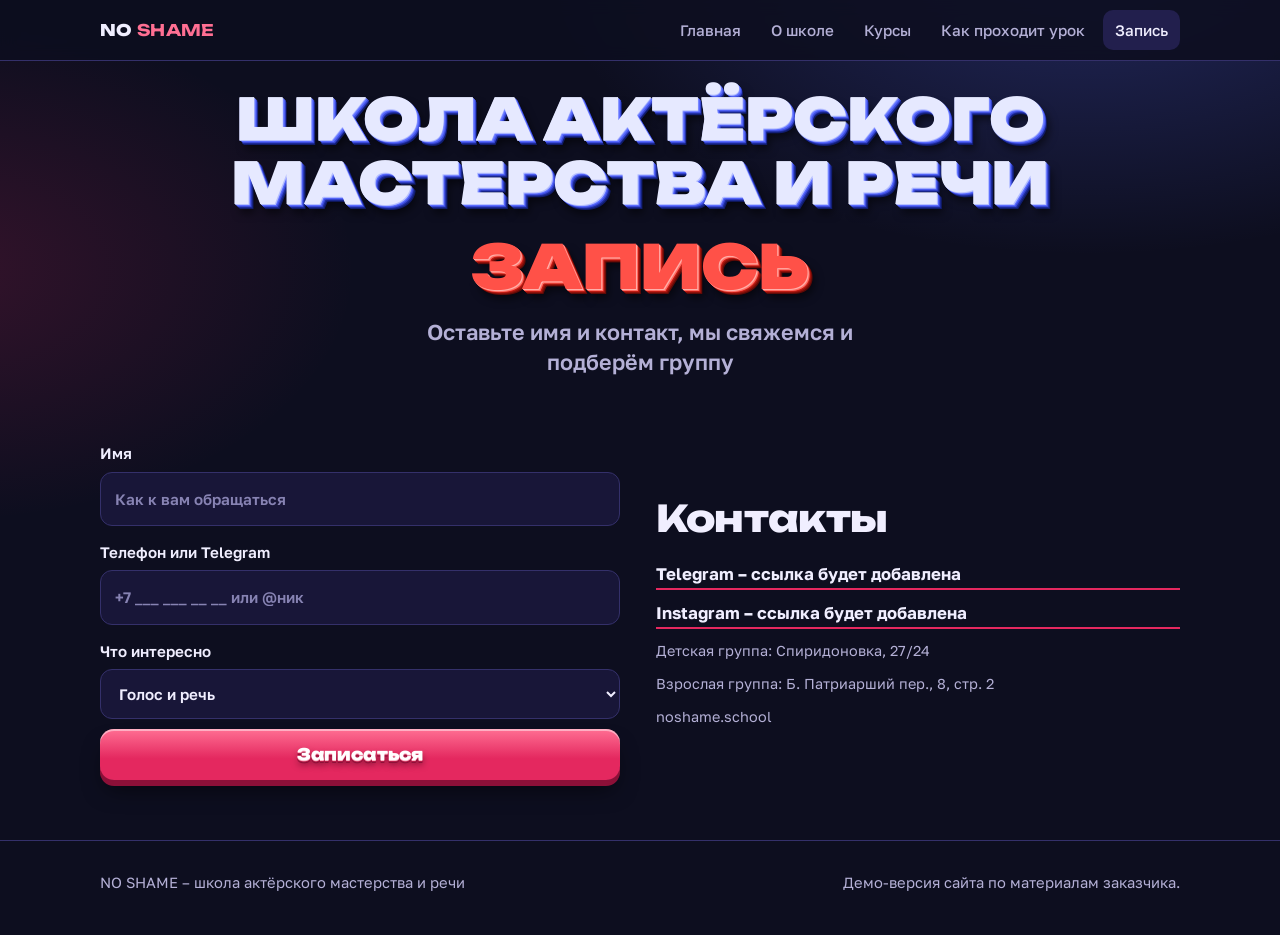
==== kontakty.html @ 3b2dfa5d "Демо-сайт NO SHAME: школа голоса, речи и актёрского мастерства Co-Authored-By: Claude Sonnet 5.5 <no" ====
<!doctype html>
<html lang="ru">
<head>
<meta charset="utf-8">
<meta name="viewport" content="width=device-width, initial-scale=1">
<meta name="robots" content="noindex, nofollow">
<title>Запись на занятие – NO SHAME</title>
<meta name="description" content="Запишитесь на занятие в школе NO SHAME.">
<link rel="preconnect" href="https://fonts.googleapis.com">
<link rel="preconnect" href="https://fonts.gstatic.com" crossorigin>
<link href="https://fonts.googleapis.com/css2?family=Unbounded:wght@600;800;900&family=Golos+Text:wght@400;500;600;700&display=swap" rel="stylesheet">
<link rel="stylesheet" href="style.css">
</head>
<body>
<header class="top" id="top">
  <div class="wrap">
    <a class="logo" href="index.html">NO <b>SHAME</b></a>
    <button class="burger" aria-label="Меню" aria-expanded="false" onclick="var t=document.getElementById('top');var o=t.classList.toggle('open');this.setAttribute('aria-expanded',o)">&#9776;</button>
    <nav class="nav" aria-label="Разделы">
      <a href="index.html">Главная</a>
      <a href="o-shkole.html">О школе</a>
      <a href="kurs.html">Курсы</a>
      <a href="urok.html">Как проходит урок</a>
      <a href="kontakty.html" aria-current="page">Запись</a>
    </nav>
  </div>
</header>
<main>
<section class="hero"><div class="wrap">
  <div class="h1box"><span class="wave3d wave-blue" style="font-size:5.3cqw" data-t="ШКОЛА АКТЁРСКОГО&#10;МАСТЕРСТВА И РЕЧИ" role="heading" aria-level="1">ШКОЛА АКТЁРСКОГО
МАСТЕРСТВА И РЕЧИ</span></div>
  <div class="h1box" style="margin-top:18px"><a class="wave3d wave-red live" style="font-size:5.6cqw" href="#forma" data-t="ЗАПИСЬ">ЗАПИСЬ</a></div>
  <p class="sub">Оставьте имя и контакт, мы свяжемся и подберём группу</p>
</div></section>

<section id="forma"><div class="wrap split">
  <form id="f" novalidate>
    <label>Имя<input name="name" autocomplete="name" placeholder="Как к вам обращаться" required></label>
    <label>Телефон или Telegram<input name="phone" autocomplete="tel" placeholder="+7 ___ ___ __ __ или @ник" required></label>
    <label>Что интересно
      <select name="topic">
        <option>Голос и речь</option>
        <option>Снятие зажимов</option>
        <option>Актёрское мастерство</option>
        <option>Ораторское искусство</option>
        <option>Пока не знаю</option>
      </select>
    </label>
    <button class="btn-3d" type="submit">Записаться</button>
    <p class="ok" id="ok" role="status">Это демо-версия: заявка никуда не отправляется. В готовом сайте здесь будет отправка вам в Telegram.</p>
  </form>
  <div class="contacts">
    <h2>Контакты</h2>
    <a href="#">Telegram – ссылка будет добавлена</a>
    <a href="#">Instagram – ссылка будет добавлена</a>
    <span class="note">Детская группа: Спиридоновка, 27/24</span>
    <span class="note">Взрослая группа: Б. Патриарший пер., 8, стр. 2</span>
    <span class="note">noshame.school</span>
  </div>
</div></section>
</main>
<script>
document.getElementById('f').addEventListener('submit',function(e){e.preventDefault();document.getElementById('ok').style.display='block';});
</script>
<footer>
  <div class="wrap">
    <span>NO SHAME – школа актёрского мастерства и речи</span>
    <span>Демо-версия сайта по материалам заказчика.</span>
  </div>
</footer>
</body>
</html>
---- style.css ----
:root{
  --night:#0d0e1f; --plum:#181638; --plum-2:#221f4d; --line:#34306a;
  --ice:#f0eeff; --mist:#b4b0d6; --rasp:#e4285f; --rasp-hi:#ff6f93; --rasp-edge:#8c1038;
  --blue:#5a6cff; --r:18px;
  --f-d:"Unbounded","Arial Black",system-ui,sans-serif; --f-t:"Golos Text",system-ui,sans-serif;
}
*{box-sizing:border-box;margin:0}
html{scroll-behavior:smooth}
body{background:var(--night);color:var(--ice);font:400 1.05rem/1.6 var(--f-t);-webkit-font-smoothing:antialiased;
  background-image:radial-gradient(900px 500px at 85% -5%,rgba(90,108,255,.28),transparent 60%),radial-gradient(700px 420px at -5% 30%,rgba(228,40,95,.18),transparent 60%);
  background-attachment:fixed}
img{max-width:100%;display:block}
a{color:inherit}
:focus-visible{outline:3px solid var(--rasp-hi);outline-offset:3px}
.wrap{max-width:1120px;margin:0 auto;padding:0 20px}

/* шапка */
.top{position:sticky;top:0;z-index:20;background:rgba(13,14,31,.88);backdrop-filter:blur(8px);border-bottom:1px solid var(--line)}
.top .wrap{display:flex;align-items:center;justify-content:space-between;height:60px}
.logo{font:800 1rem/1 var(--f-d);text-decoration:none;letter-spacing:.02em}
.logo b{color:var(--rasp-hi)}
.nav{display:flex;gap:6px}
.nav a{padding:8px 12px;border-radius:10px;text-decoration:none;color:var(--mist);font-weight:500;font-size:.95rem}
.nav a:hover{color:var(--ice);background:var(--plum)}
.nav a[aria-current="page"]{color:var(--ice);background:var(--plum-2)}
.burger{display:none}
@media (max-width:760px){
  .nav{position:absolute;left:0;right:0;top:60px;flex-direction:column;background:var(--night);border-bottom:1px solid var(--line);padding:8px 20px 14px;display:none}
  .top.open .nav{display:flex}
  .nav a{padding:14px 12px;font-size:1.05rem}
  .burger{display:inline-flex;align-items:center;justify-content:center;width:44px;height:44px;border:1px solid var(--line);border-radius:12px;background:var(--plum);color:var(--ice);font-size:1.3rem;cursor:pointer}
}

/* главная надпись: на всю ширину, жирно, в 3D */
.hero{padding:26px 0 8px}
.h1box{container-type:inline-size;width:100%}
.h1{display:block;white-space:nowrap;text-align:center;font:900 13.4cqw/1.05 var(--f-d);letter-spacing:-.01em;color:#fff;
  text-shadow:.012em .012em 0 #ffd2de,.026em .026em 0 #ff8aa8,.04em .04em 0 #e4285f,.054em .054em 0 #b81c48,.068em .068em 0 #8c1038,.082em .082em 0 #5e0a26,.11em .15em .14em rgba(0,0,0,.55)}
.h1.small{font-size:9.2cqw}
.sub{text-align:center;font:600 clamp(1rem,2.6vw,1.35rem)/1.4 var(--f-t);color:var(--mist);margin:16px auto 0;max-width:34ch}

/* плашка цены сразу под заголовком */
.price{display:flex;justify-content:center;margin:20px 0 0}
.btn-3d,.pill-3d{position:relative;overflow:hidden;display:inline-block;text-decoration:none;font:800 1rem/1.2 var(--f-d);letter-spacing:.01em;color:#fff;
  padding:16px 26px;border-radius:14px;border:0;cursor:pointer;
  background:linear-gradient(180deg,var(--rasp-hi) 0%,var(--rasp) 58%);
  text-shadow:0 1px 0 #ffb3c6,0 2px 0 #b81c48,0 3px 0 #8c1038,0 5px 6px rgba(40,0,15,.5);
  box-shadow:inset 0 2px 0 rgba(255,255,255,.45),0 2px 0 var(--rasp-edge),0 4px 0 var(--rasp-edge),0 6px 0 var(--rasp-edge),0 14px 22px -6px rgba(0,0,0,.6);
  transform:translateY(-4px);transition:transform .15s ease,box-shadow .15s ease;animation:bob 2.8s ease-in-out infinite}
.btn-3d::after,.pill-3d::after{content:"";position:absolute;inset:0;background:linear-gradient(110deg,transparent 30%,rgba(255,255,255,.55) 50%,transparent 70%);transform:translateX(-130%);animation:wave 3.2s ease-in-out infinite;pointer-events:none}
.btn-3d:hover{transform:translateY(-1px);animation-play-state:paused;box-shadow:inset 0 2px 0 rgba(255,255,255,.45),0 2px 0 var(--rasp-edge),0 4px 0 var(--rasp-edge),0 8px 14px -4px rgba(0,0,0,.6)}
.btn-3d:active{transform:translateY(2px);box-shadow:inset 0 2px 0 rgba(255,255,255,.3),0 1px 0 var(--rasp-edge)}
.pill-3d{cursor:default;background:linear-gradient(180deg,#7f8dff 0%,var(--blue) 58%);
  text-shadow:0 1px 0 #c9d0ff,0 2px 0 #2c3bc4,0 3px 0 #1c2a96,0 5px 6px rgba(5,8,50,.5);
  box-shadow:inset 0 2px 0 rgba(255,255,255,.45),0 2px 0 #1c2a96,0 4px 0 #1c2a96,0 6px 0 #1c2a96,0 14px 22px -6px rgba(0,0,0,.6)}
@keyframes wave{0%{transform:translateX(-130%)}55%,100%{transform:translateX(130%)}}
@keyframes bob{0%,100%{transform:translateY(-4px)}50%{transform:translateY(-6px)}}
@media (prefers-reduced-motion:reduce){.btn-3d,.pill-3d{animation:none}.btn-3d::after,.pill-3d::after{animation:none;display:none}html{scroll-behavior:auto}}

/* фото справа под заголовком: на всех экранах */
.heroRow{display:grid;grid-template-columns:1.1fr .9fr;gap:28px;align-items:center;margin-top:34px}
.heroRow .copy{display:grid;gap:18px}
.heroRow .copy p{color:var(--mist);max-width:46ch}
.cta{display:flex;flex-wrap:wrap;gap:16px;align-items:center}
.photo{position:relative;border-radius:var(--r);overflow:hidden;aspect-ratio:4/5;border:1px solid var(--line);
  background:radial-gradient(120% 90% at 30% 10%,#3b3790 0%,#1b1840 55%,#100f26 100%);display:grid;place-items:center;text-align:center;padding:16px}
.photo span{font:800 clamp(2.4rem,9vw,4.4rem)/1 var(--f-d);color:rgba(255,255,255,.14)}
.photo figcaption{position:absolute;left:0;right:0;bottom:0;padding:12px 14px;font-size:.9rem;color:var(--ice);background:linear-gradient(0deg,rgba(13,14,31,.9),transparent)}
@media (max-width:640px){.heroRow{grid-template-columns:1fr 1fr;gap:14px}.heroRow .copy p{font-size:.95rem}.cta{flex-direction:column;align-items:flex-start}}

/* блоки */
section{padding:56px 0}
h2{font:800 clamp(1.5rem,4.4vw,2.3rem)/1.15 var(--f-d);letter-spacing:-.01em;margin-bottom:12px}
.lead{color:var(--mist);max-width:60ch;margin-bottom:26px}
.grid{display:grid;gap:16px;grid-template-columns:repeat(3,1fr)}
.card{background:linear-gradient(180deg,var(--plum-2),var(--plum));border:1px solid var(--line);border-radius:var(--r);padding:22px}
.card h3{font:800 1.08rem/1.25 var(--f-d);margin-bottom:8px}
.card p{color:var(--mist);font-size:.98rem}
.card .tagline{display:inline-block;margin-top:14px;padding:6px 12px;border-radius:999px;background:rgba(228,40,95,.16);color:var(--rasp-hi);font-weight:600;font-size:.88rem}
@media (max-width:860px){.grid{grid-template-columns:1fr}}
.steps{counter-reset:s;display:grid;gap:14px;max-width:760px}
.steps li{list-style:none;counter-increment:s;display:grid;grid-template-columns:48px 1fr;gap:16px;align-items:start;padding:16px;border:1px solid var(--line);border-radius:var(--r);background:var(--plum)}
.steps li::before{content:counter(s);display:grid;place-items:center;width:48px;height:48px;border-radius:14px;font:800 1.2rem var(--f-d);
  background:linear-gradient(180deg,#7f8dff,var(--blue));box-shadow:0 3px 0 #1c2a96;color:#fff}
.steps b{display:block;font:800 1.02rem var(--f-d);margin-bottom:2px}
.steps span{color:var(--mist)}
.split{display:grid;grid-template-columns:1fr 1fr;gap:32px;align-items:center}
@media (max-width:760px){.split{grid-template-columns:1fr}}
.quote{font:700 clamp(1.25rem,3.6vw,1.9rem)/1.3 var(--f-d);padding:28px;border-left:6px solid var(--rasp);background:var(--plum);border-radius:0 var(--r) var(--r) 0}

/* форма */
form{display:grid;gap:14px;max-width:520px}
label{font-weight:600;font-size:.95rem}
input,select,textarea{width:100%;margin-top:6px;padding:14px;border-radius:12px;border:1px solid var(--line);background:var(--plum);color:var(--ice);font:inherit}
input::placeholder,textarea::placeholder{color:#8783b3}
.note{color:var(--mist);font-size:.9rem}
.ok{display:none;padding:14px;border-radius:12px;background:rgba(90,108,255,.18);border:1px solid var(--blue)}
.contacts{display:grid;gap:10px}
.contacts a{font-weight:700;text-decoration:none;border-bottom:2px solid var(--rasp)}


/* фото и крупные подзаголовки */
.photo img{position:absolute;inset:0;width:100%;height:100%;object-fit:cover;object-position:50% 28%}
.photo.tall{aspect-ratio:3/4;padding:0}
.photo.wide{aspect-ratio:3/2;padding:0}
.photo figcaption{z-index:1}
h2.big{font:800 clamp(1.5rem,3.6vw,2.4rem)/1.15 var(--f-d)}
.grid4{display:grid;gap:16px;grid-template-columns:repeat(4,1fr)}
@media (max-width:1000px){.grid4{grid-template-columns:repeat(2,1fr)}}
@media (max-width:560px){.grid4{grid-template-columns:1fr}}

/* живые надписи: объём + бегущая волна блика по тексту */
.wave3d{position:relative;display:block;white-space:pre;text-align:center;font-family:var(--f-d);font-weight:900;line-height:1.12;text-decoration:none}
.wave3d::after{content:attr(data-t);position:absolute;left:0;right:0;top:0;text-align:center;white-space:pre;
  background:linear-gradient(105deg,transparent 38%,rgba(255,255,255,.95) 50%,transparent 62%);background-size:260% 100%;background-position:130% 0;
  -webkit-background-clip:text;background-clip:text;color:transparent;text-shadow:none;animation:textwave 3.4s ease-in-out infinite;pointer-events:none}
@keyframes textwave{0%{background-position:130% 0}60%,100%{background-position:-30% 0}}
.wave-blue{color:#e6e9ff;text-shadow:.012em .012em 0 #b7c0ff,.026em .026em 0 #7f8dff,.04em .04em 0 #5a6cff,.054em .054em 0 #3a49d8,.068em .068em 0 #1c2a96,.082em .082em 0 #111c6b,.11em .15em .14em rgba(0,0,0,.55)}
.wave-red{color:#ff5148;text-shadow:.012em .012em 0 #ffb0aa,.026em .026em 0 #ff6d64,.04em .04em 0 #e8281f,.054em .054em 0 #bd1a12,.068em .068em 0 #8c110b,.082em .082em 0 #5e0a07,.11em .15em .14em rgba(0,0,0,.55)}
.live{animation:bob 2.8s ease-in-out infinite;transition:transform .15s}
.live:hover{animation-play-state:paused;transform:translateY(-1px)}
@media (prefers-reduced-motion:reduce){.wave3d::after{animation:none;display:none}.live{animation:none}}

/* подзаголовок школы: крупно и в 3D */
.sub.sub3d{font:800 clamp(1.7rem,3.9vw,2.7rem)/1.2 var(--f-d);max-width:min(100%,24em);color:#e6e9ff;letter-spacing:-.005em;
  text-shadow:.012em .012em 0 #b7c0ff,.026em .026em 0 #7f8dff,.04em .04em 0 #5a6cff,.054em .054em 0 #3a49d8,.068em .068em 0 #1c2a96,.082em .082em 0 #111c6b,.11em .15em .14em rgba(0,0,0,.55)}
footer{border-top:1px solid var(--line);padding:30px 0 40px;color:var(--mist);font-size:.92rem}
footer .wrap{display:flex;flex-wrap:wrap;gap:14px 28px;justify-content:space-between}
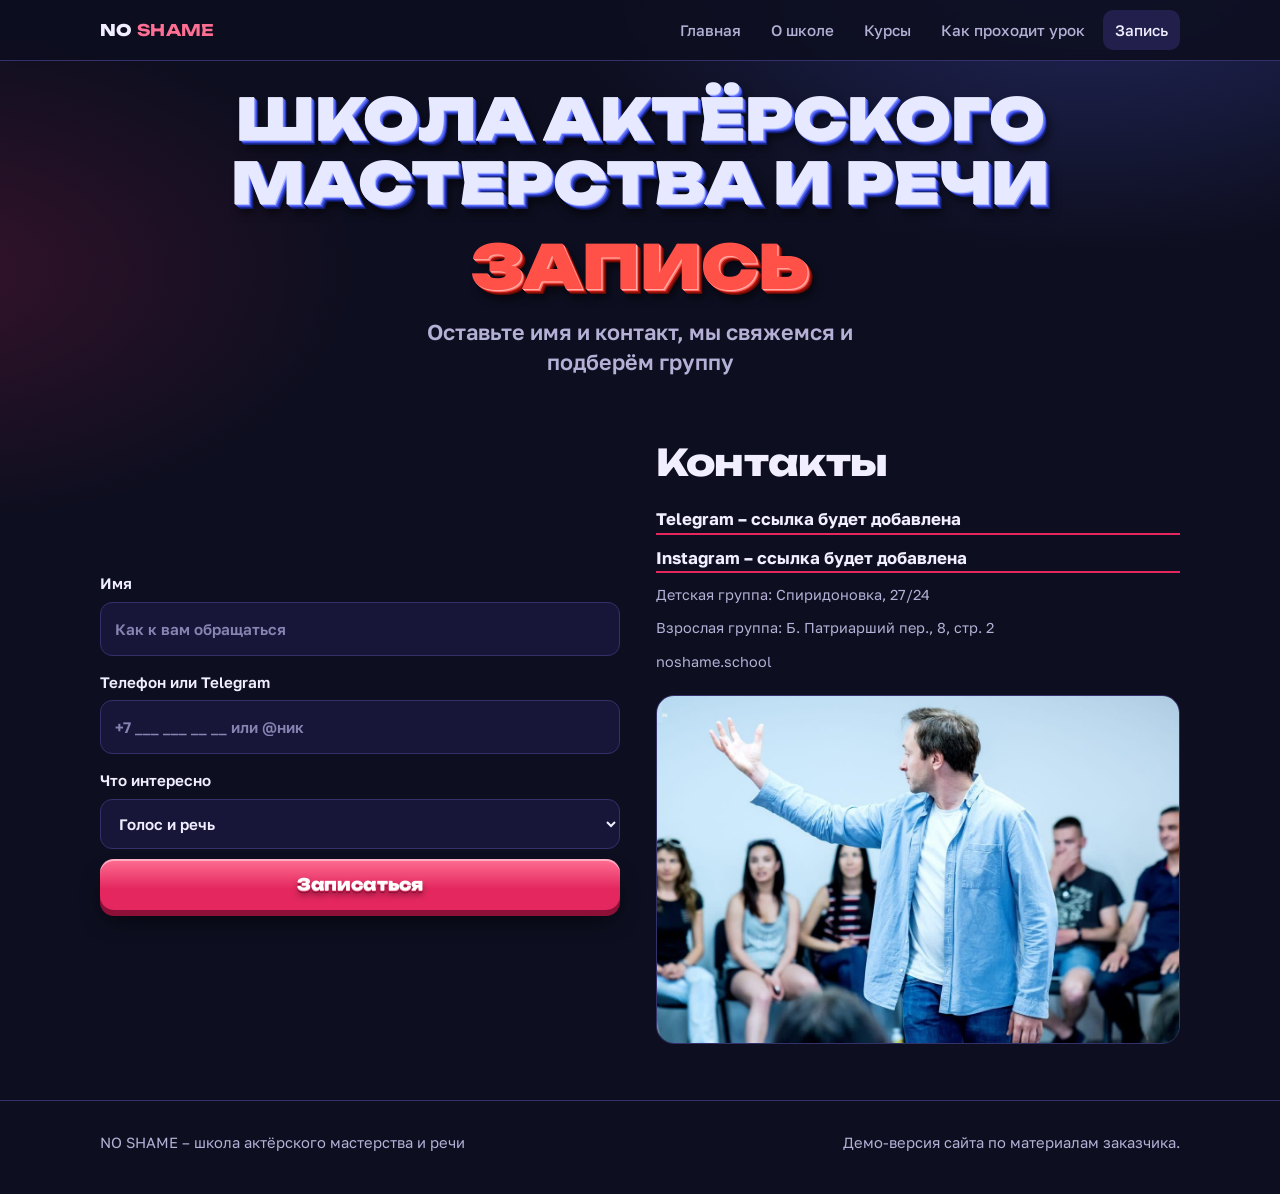
==== commit c2020e89: "Фото из материалов заказчика на всех страницах, нижняя панель вкладок на телефоне Co-Authored-By: Cl" ====
--- a/kontakty.html
+++ b/kontakty.html
@@ -56,12 +56,16 @@
     <span class="note">Детская группа: Спиридоновка, 27/24</span>
     <span class="note">Взрослая группа: Б. Патриарший пер., 8, стр. 2</span>
     <span class="note">noshame.school</span>
+    <figure class="photo wide" style="margin-top:12px"><img src="img/lesson-blue.jpg" alt="Занятие в школе NO SHAME" width="1400" height="788" loading="lazy"></figure>
   </div>
 </div></section>
 </main>
 <script>
 document.getElementById('f').addEventListener('submit',function(e){e.preventDefault();document.getElementById('ok').style.display='block';});
 </script>
+<nav class="tabbar" aria-label="Разделы сайта">
+  <a href="index.html">Главная</a> <a href="o-shkole.html">О школе</a> <a href="kurs.html">Курсы</a> <a href="urok.html">Урок</a> <a href="kontakty.html" aria-current="page" class="tab-cta">Запись</a>
+</nav>
 <footer>
   <div class="wrap">
     <span>NO SHAME – школа актёрского мастерства и речи</span>
--- a/style.css
+++ b/style.css
@@ -124,5 +124,22 @@
 /* подзаголовок школы: крупно и в 3D */
 .sub.sub3d{font:800 clamp(1.7rem,3.9vw,2.7rem)/1.2 var(--f-d);max-width:min(100%,24em);color:#e6e9ff;letter-spacing:-.005em;
   text-shadow:.012em .012em 0 #b7c0ff,.026em .026em 0 #7f8dff,.04em .04em 0 #5a6cff,.054em .054em 0 #3a49d8,.068em .068em 0 #1c2a96,.082em .082em 0 #111c6b,.11em .15em .14em rgba(0,0,0,.55)}
+
+/* галерея и нижняя панель вкладок на телефоне */
+.gallery{display:grid;grid-template-columns:repeat(4,1fr);gap:12px;margin-top:18px}
+.gallery .g{margin:0;position:relative;border-radius:var(--r);overflow:hidden;border:1px solid var(--line);background:var(--plum);aspect-ratio:4/5}
+.gallery .g.w{grid-column:span 2;aspect-ratio:3/2}
+.gallery .g img{width:100%;height:100%;object-fit:cover;object-position:50% 25%;display:block}
+.gallery .g figcaption{position:absolute;left:0;right:0;bottom:0;padding:10px 12px;font-size:.88rem;font-weight:600;background:linear-gradient(0deg,rgba(13,14,31,.9),transparent)}
+@media (max-width:760px){.gallery{grid-template-columns:1fr;gap:10px}.gallery .g,.gallery .g.w{grid-column:auto;aspect-ratio:4/3}.gallery .g img{object-position:50% 22%}}
+.tabbar{display:none}
+@media (max-width:760px){
+  .burger,.top .nav{display:none !important}
+  body{padding-bottom:78px}
+  .tabbar{display:grid;grid-template-columns:repeat(5,1fr);gap:6px;position:fixed;left:0;right:0;bottom:0;z-index:30;padding:8px 8px calc(8px + env(safe-area-inset-bottom));background:rgba(13,14,31,.96);border-top:1px solid var(--line);backdrop-filter:blur(8px)}
+  .tabbar a{display:grid;place-items:center;min-height:48px;padding:6px 2px;border-radius:12px;text-decoration:none;color:var(--mist);font-weight:600;font-size:.74rem;line-height:1.15;text-align:center;background:var(--plum)}
+  .tabbar a[aria-current="page"]{color:#fff;background:var(--plum-2);box-shadow:inset 0 -3px 0 var(--rasp-hi)}
+  .tabbar a.tab-cta{color:#fff;background:linear-gradient(180deg,var(--rasp-hi),var(--rasp));box-shadow:0 3px 0 var(--rasp-edge)}
+}
 footer{border-top:1px solid var(--line);padding:30px 0 40px;color:var(--mist);font-size:.92rem}
 footer .wrap{display:flex;flex-wrap:wrap;gap:14px 28px;justify-content:space-between}
